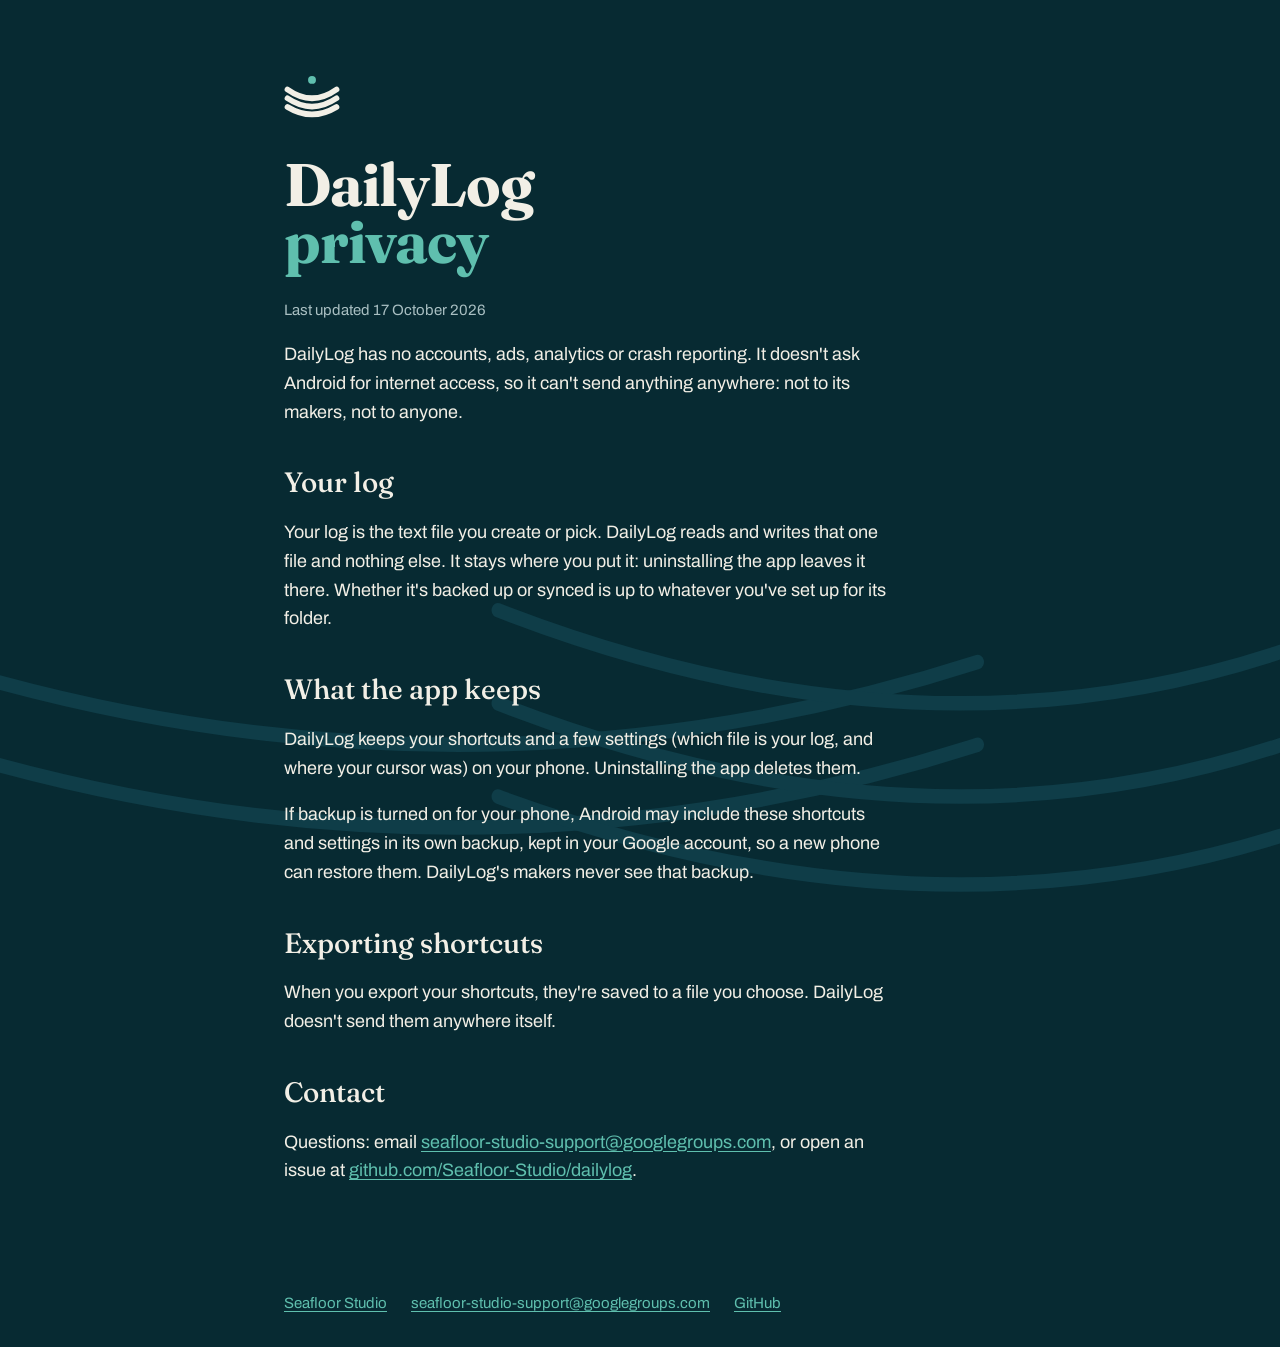
==== dailylog/privacy/index.html @ 05a40c6f "Add the apps and their privacy policies The home page lists NewspapeRSS and DailyLog. Each has a pri" ====
<!doctype html>
<html lang="en">
<head>
<meta charset="utf-8">
<meta name="viewport" content="width=device-width, initial-scale=1">
<title>DailyLog Privacy Policy</title>
<meta name="description" content="How DailyLog handles your data: it has no internet access, and your log stays in the file you choose.">
<meta name="theme-color" content="#072A32">
<link rel="icon" href="data:image/svg+xml,%3Csvg xmlns='http://www.w3.org/2000/svg' viewBox='0 0 64 64'%3E%3Crect width='64' height='64' rx='14' fill='%23072A32'/%3E%3Ccircle cx='32' cy='14' r='4' fill='%235FBFAE'/%3E%3Cg fill='none' stroke='%23F2EFE6' stroke-width='5.5' stroke-linecap='round'%3E%3Cpath d='M10 24 Q 32 40 54 24'/%3E%3Cpath d='M10 33 Q 32 48 54 33'/%3E%3Cpath d='M10 42 Q 32 56 54 42'/%3E%3C/g%3E%3C/svg%3E">
<link rel="preconnect" href="https://fonts.googleapis.com">
<link rel="preconnect" href="https://fonts.gstatic.com" crossorigin>
<link rel="stylesheet" href="https://fonts.googleapis.com/css2?family=Fraunces:opsz,wght@9..144,500;9..144,700&family=Archivo:wght@400;500;600&display=swap">
<link rel="stylesheet" href="/site.css">
</head>
<body class="page">
<svg class="contours" viewBox="0 0 1440 400" preserveAspectRatio="none" aria-hidden="true">
  <g fill="none" stroke="#0F3D48" stroke-width="14" stroke-linecap="round">
    <path d="M-80 170 Q 520 330 1100 170"></path>
    <path d="M-80 250 Q 520 410 1100 250"></path>
    <path d="M560 120 Q 1100 300 1560 120"></path>
    <path d="M560 210 Q 1100 390 1560 210"></path>
    <path d="M560 300 Q 1100 470 1560 300"></path>
  </g>
</svg>

<main>
  <a href="/" aria-label="Seafloor Studio home">
  <svg class="mark" viewBox="0 0 64 64" aria-hidden="true">
    <circle cx="32" cy="9" r="4.5" fill="#5FBFAE"></circle>
    <g fill="none" stroke="#F2EFE6" stroke-width="6.5" stroke-linecap="round">
      <path d="M4 20 Q 32 40 60 20"></path>
      <path d="M4 30 Q 32 49 60 30"></path>
      <path d="M4 40 Q 32 57 60 40"></path>
    </g>
  </svg>
  </a>
  <h1>DailyLog <span>privacy</span></h1>
  <article class="policy">
<p class="updated">Last updated 17 October 2026</p>
<p>DailyLog has no accounts, ads, analytics or crash reporting. It doesn't ask Android for internet access, so it can't send anything anywhere: not to its makers, not to anyone.</p>

<h2>Your log</h2>
<p>Your log is the text file you create or pick. DailyLog reads and writes that one file and nothing else. It stays where you put it: uninstalling the app leaves it there. Whether it's backed up or synced is up to whatever you've set up for its folder.</p>

<h2>What the app keeps</h2>
<p>DailyLog keeps your shortcuts and a few settings (which file is your log, and where your cursor was) on your phone. Uninstalling the app deletes them.</p>
<p>If backup is turned on for your phone, Android may include these shortcuts and settings in its own backup, kept in your Google account, so a new phone can restore them. DailyLog's makers never see that backup.</p>

<h2>Exporting shortcuts</h2>
<p>When you export your shortcuts, they're saved to a file you choose. DailyLog doesn't send them anywhere itself.</p>

<h2>Contact</h2>
<p>Questions: email <a href="mailto:seafloor-studio-support@googlegroups.com">seafloor-studio-support@googlegroups.com</a>, or open an issue at <a href="https://github.com/Seafloor-Studio/dailylog/issues">github.com/Seafloor-Studio/dailylog</a>.</p>
  </article>
</main>

<footer>
  <a href="/">Seafloor Studio</a>
  <a href="mailto:seafloor-studio-support@googlegroups.com">seafloor-studio-support@googlegroups.com</a>
  <a href="https://github.com/Seafloor-Studio">GitHub</a>
</footer>
</body>
</html>
---- site.css ----
:root { --sea: #072A32; --deep: #0F3D48; --rule: #1C4650; --sand: #F2EFE6; --mist: #A9BFC2; --kelp: #5FBFAE; }
* { box-sizing: border-box; }
html, body { margin: 0; min-height: 100%; }
body {
  background: var(--sea); color: var(--sand);
  font-family: Archivo, "Helvetica Neue", Arial, sans-serif;
  font-size: 18px; line-height: 1.6;
  display: flex; flex-direction: column; min-height: 100vh;
  position: relative; overflow-x: hidden;
}
.contours { position: fixed; left: 0; right: 0; bottom: 0; width: 100%; height: 46vh; z-index: 0; pointer-events: none; }
main, footer { position: relative; z-index: 1; width: 100%; max-width: 760px; margin: 0 auto; padding: 0 24px; }
main { flex: 1; padding-top: 14vh; padding-bottom: 64px; }
.mark { display: block; width: 88px; height: 88px; margin-bottom: 36px; }
h1 {
  font-family: Fraunces, Georgia, serif; font-weight: 700;
  font-size: clamp(48px, 9vw, 84px); line-height: 0.95; letter-spacing: -0.02em;
  margin: 0 0 28px;
}
h1 span { color: var(--kelp); display: block; }
h2 { font-family: Fraunces, Georgia, serif; font-weight: 500; font-size: 28px; line-height: 1.2; margin: 0 0 8px; }
.lede { font-size: clamp(19px, 2.4vw, 22px); max-width: 34em; margin: 0 0 48px; color: var(--sand); }
.label { font-size: 13px; font-weight: 600; letter-spacing: 0.16em; text-transform: uppercase; color: var(--mist); margin: 0 0 8px; }
.section { border-top: 1px solid var(--rule); padding-top: 24px; margin-bottom: 48px; max-width: 34em; }
.section > p { margin: 0; color: var(--mist); }
.apps { list-style: none; margin: 0; padding: 0; display: grid; gap: 28px; }
.apps p { margin: 0 0 8px; }
.links { display: flex; flex-wrap: wrap; gap: 4px 20px; font-size: 16px; }
a { color: var(--kelp); text-underline-offset: 3px; }
a:hover { color: var(--sand); }
footer { padding-top: 24px; padding-bottom: 32px; font-size: 15px; color: var(--mist); display: flex; flex-wrap: wrap; gap: 8px 24px; }

/* A policy page: smaller heading, its text in readable sections. */
.page main { padding-top: 8vh; }
.page .mark { width: 56px; height: 56px; margin-bottom: 28px; }
.page h1 { font-size: clamp(40px, 7vw, 60px); }
.policy { max-width: 34em; }
.policy h2 { margin-top: 40px; }
.policy ul { padding-left: 1.2em; }
.policy li { margin-bottom: 8px; }
.updated { color: var(--mist); font-size: 15px; }
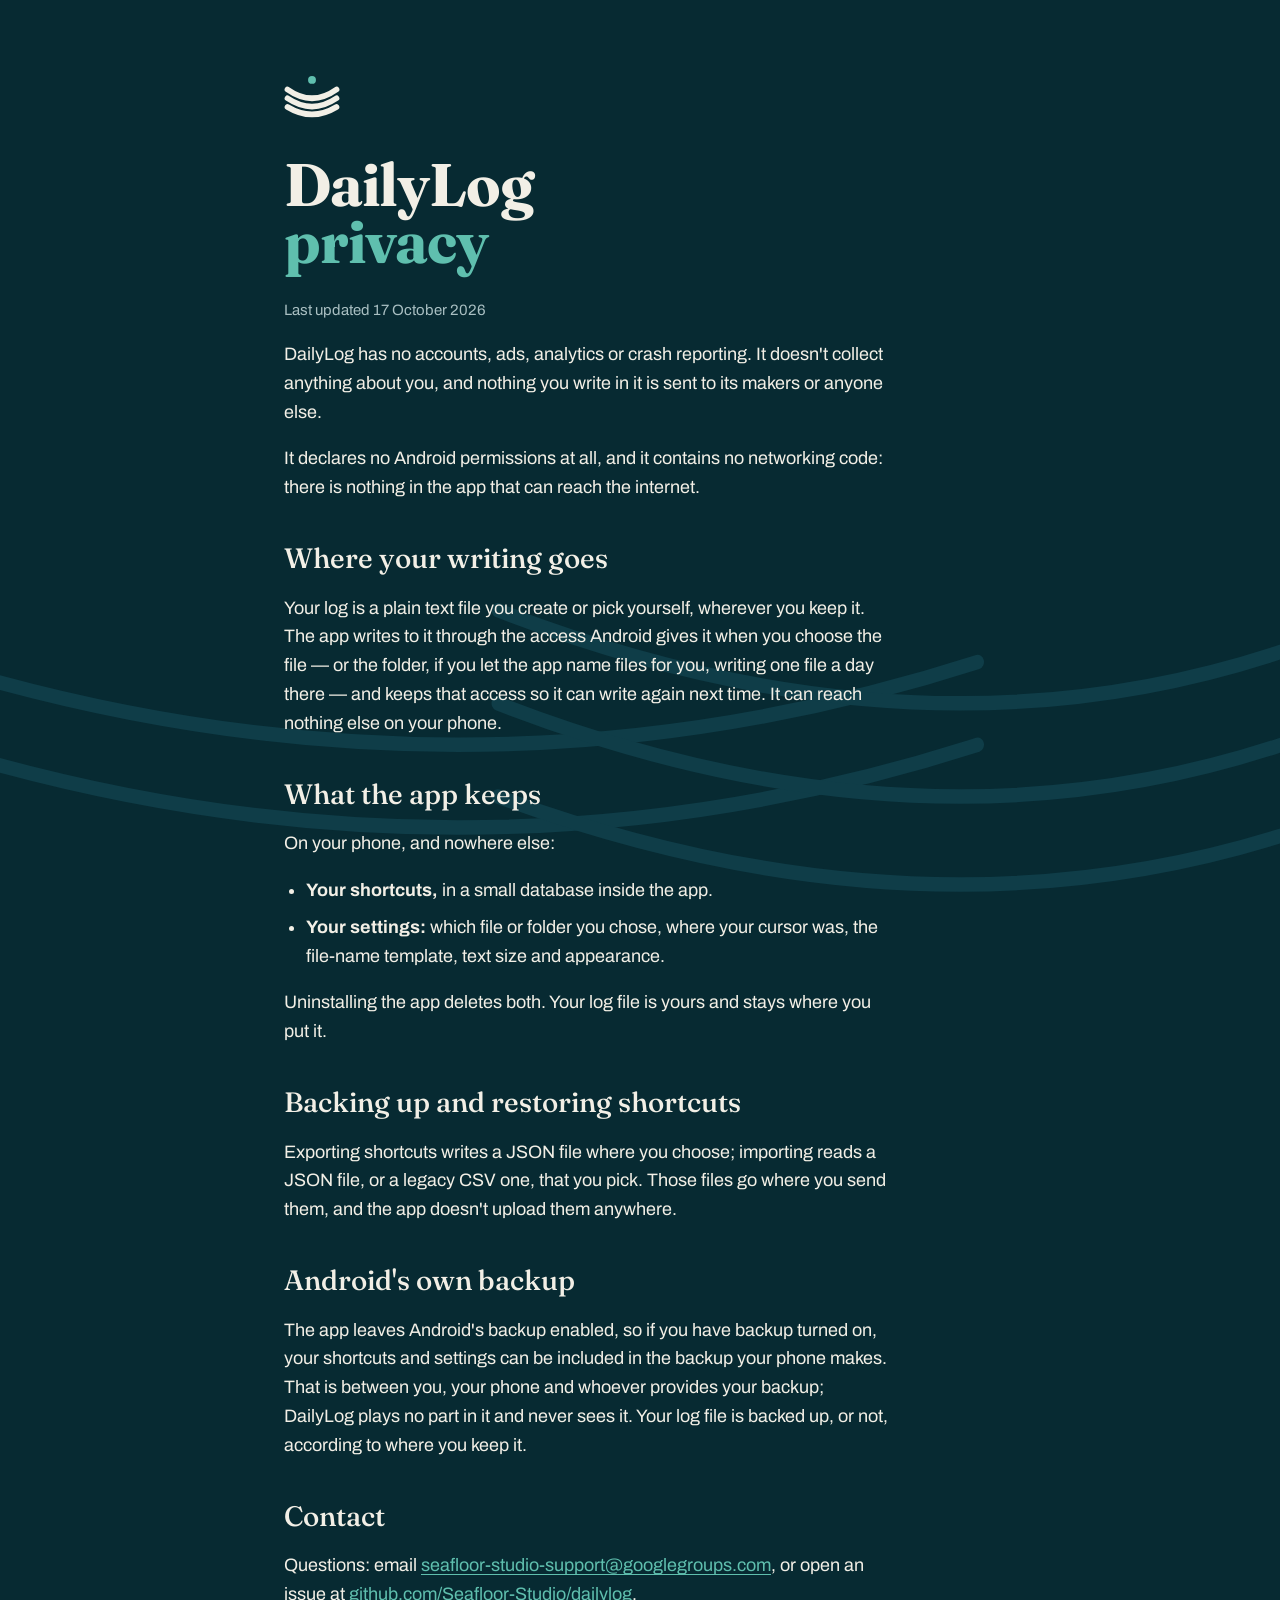
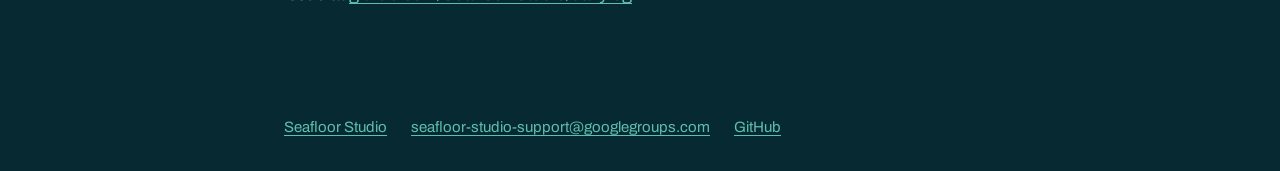
==== commit 6f2edb59: "DailyLog privacy: a copy of the app's PRIVACY.md, with the dated-files folder and the cursor Co-Auth" ====
--- a/dailylog/privacy/index.html
+++ b/dailylog/privacy/index.html
@@ -4,7 +4,7 @@
 <meta charset="utf-8">
 <meta name="viewport" content="width=device-width, initial-scale=1">
 <title>DailyLog Privacy Policy</title>
-<meta name="description" content="How DailyLog handles your data: it has no internet access, and your log stays in the file you choose.">
+<meta name="description" content="How DailyLog handles your data: it has no internet access, and your log stays where you put it.">
 <meta name="theme-color" content="#072A32">
 <link rel="icon" href="data:image/svg+xml,%3Csvg xmlns='http://www.w3.org/2000/svg' viewBox='0 0 64 64'%3E%3Crect width='64' height='64' rx='14' fill='%23072A32'/%3E%3Ccircle cx='32' cy='14' r='4' fill='%235FBFAE'/%3E%3Cg fill='none' stroke='%23F2EFE6' stroke-width='5.5' stroke-linecap='round'%3E%3Cpath d='M10 24 Q 32 40 54 24'/%3E%3Cpath d='M10 33 Q 32 48 54 33'/%3E%3Cpath d='M10 42 Q 32 56 54 42'/%3E%3C/g%3E%3C/svg%3E">
 <link rel="preconnect" href="https://fonts.googleapis.com">
@@ -37,17 +37,25 @@
   <h1>DailyLog <span>privacy</span></h1>
   <article class="policy">
 <p class="updated">Last updated 17 October 2026</p>
-<p>DailyLog has no accounts, ads, analytics or crash reporting. It doesn't ask Android for internet access, so it can't send anything anywhere: not to its makers, not to anyone.</p>
+<p>DailyLog has no accounts, ads, analytics or crash reporting. It doesn't collect anything about you, and nothing you write in it is sent to its makers or anyone else.</p>
+<p>It declares no Android permissions at all, and it contains no networking code: there is nothing in the app that can reach the internet.</p>
 
-<h2>Your log</h2>
-<p>Your log is the text file you create or pick. DailyLog reads and writes that one file and nothing else. It stays where you put it: uninstalling the app leaves it there. Whether it's backed up or synced is up to whatever you've set up for its folder.</p>
+<h2>Where your writing goes</h2>
+<p>Your log is a plain text file you create or pick yourself, wherever you keep it. The app writes to it through the access Android gives it when you choose the file &mdash; or the folder, if you let the app name files for you, writing one file a day there &mdash; and keeps that access so it can write again next time. It can reach nothing else on your phone.</p>
 
 <h2>What the app keeps</h2>
-<p>DailyLog keeps your shortcuts and a few settings (which file is your log, and where your cursor was) on your phone. Uninstalling the app deletes them.</p>
-<p>If backup is turned on for your phone, Android may include these shortcuts and settings in its own backup, kept in your Google account, so a new phone can restore them. DailyLog's makers never see that backup.</p>
+<p>On your phone, and nowhere else:</p>
+<ul>
+<li><strong>Your shortcuts,</strong> in a small database inside the app.</li>
+<li><strong>Your settings:</strong> which file or folder you chose, where your cursor was, the file-name template, text size and appearance.</li>
+</ul>
+<p>Uninstalling the app deletes both. Your log file is yours and stays where you put it.</p>
 
-<h2>Exporting shortcuts</h2>
-<p>When you export your shortcuts, they're saved to a file you choose. DailyLog doesn't send them anywhere itself.</p>
+<h2>Backing up and restoring shortcuts</h2>
+<p>Exporting shortcuts writes a JSON file where you choose; importing reads a JSON file, or a legacy CSV one, that you pick. Those files go where you send them, and the app doesn't upload them anywhere.</p>
+
+<h2>Android's own backup</h2>
+<p>The app leaves Android's backup enabled, so if you have backup turned on, your shortcuts and settings can be included in the backup your phone makes. That is between you, your phone and whoever provides your backup; DailyLog plays no part in it and never sees it. Your log file is backed up, or not, according to where you keep it.</p>
 
 <h2>Contact</h2>
 <p>Questions: email <a href="mailto:seafloor-studio-support@googlegroups.com">seafloor-studio-support@googlegroups.com</a>, or open an issue at <a href="https://github.com/Seafloor-Studio/dailylog/issues">github.com/Seafloor-Studio/dailylog</a>.</p>
